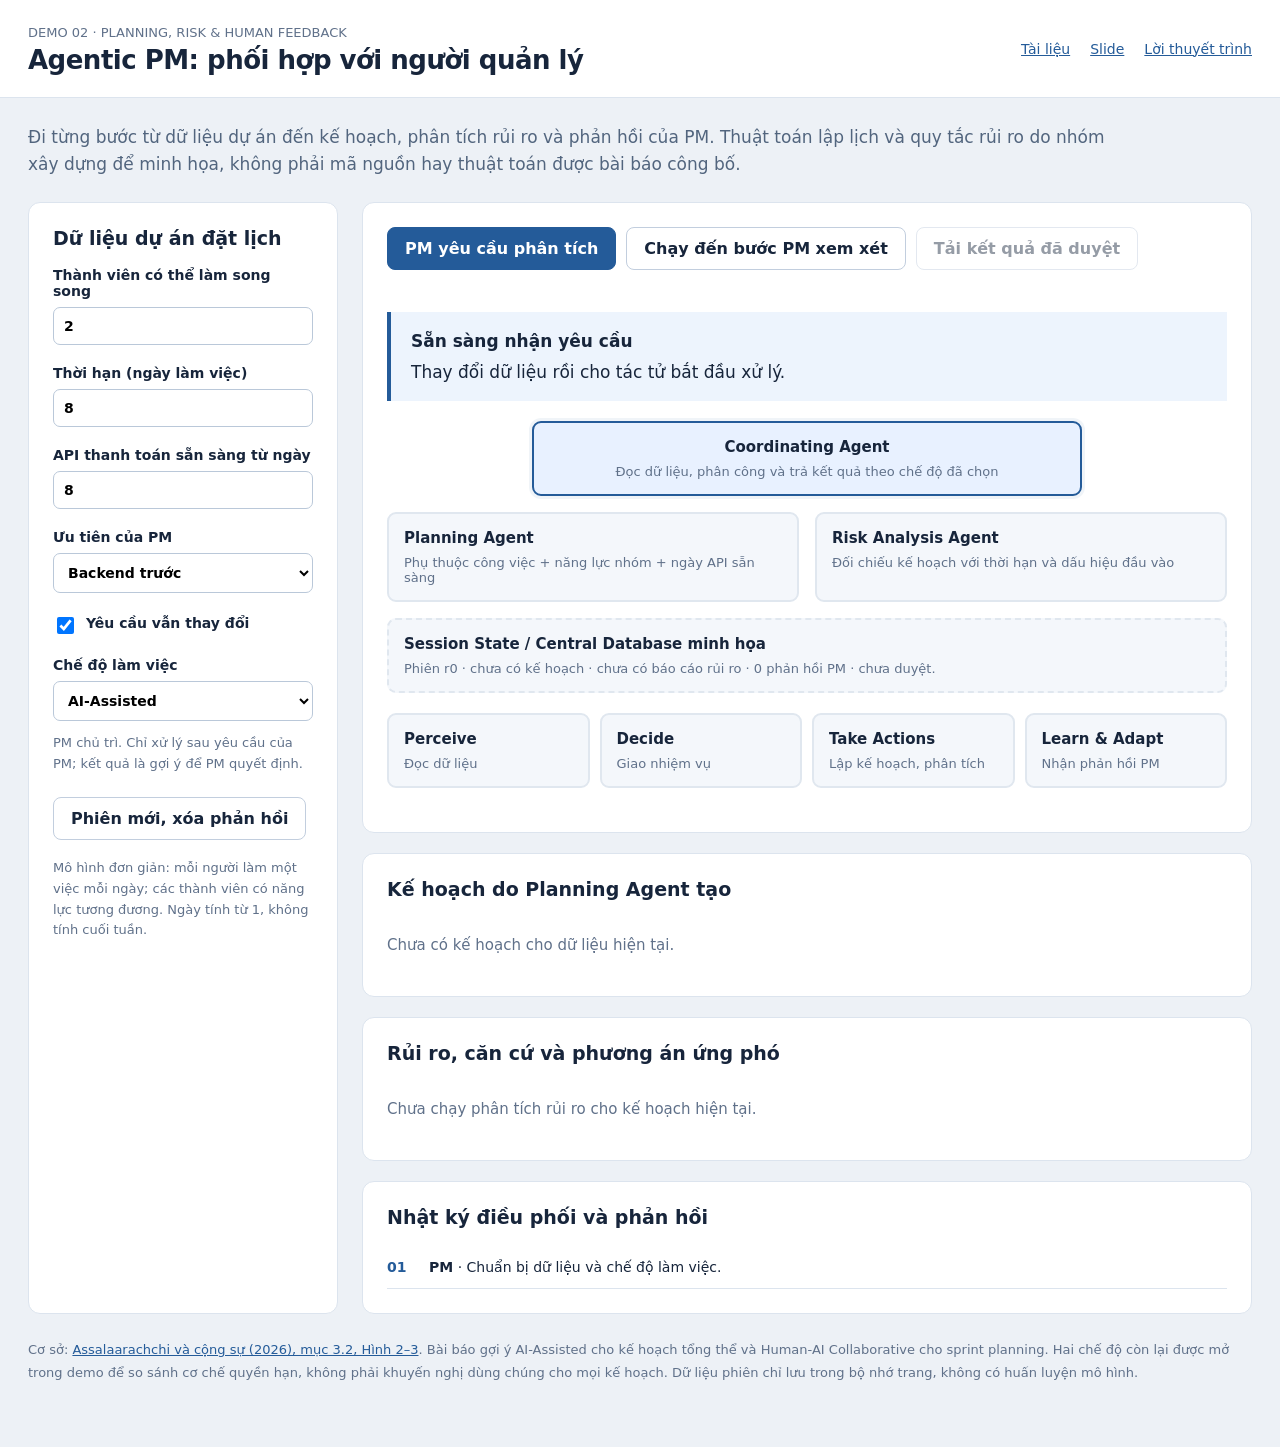
==== demo/index.html @ 0125a107 "Add Agentic PM presentation and interactive mechanism demo" ====
<!doctype html><html lang="vi"><head><meta charset="utf-8"><meta name="viewport" content="width=device-width,initial-scale=1"><title>Demo Agentic PM</title><link rel="stylesheet" href="style.css"><script defer src="app.js"></script></head><body><header><div><small>DEMO 02 · PLANNING, RISK &amp; HUMAN FEEDBACK</small><h1>Agentic PM: phối hợp với người quản lý</h1></div><nav><a href="../index.html">Tài liệu</a><a href="../01-slide.html">Slide</a><a href="../02-thuyet-trinh.md">Lời thuyết trình</a></nav></header><main><p class="intro">Đi từng bước từ dữ liệu dự án đến kế hoạch, phân tích rủi ro và phản hồi của PM. Thuật toán lập lịch và quy tắc rủi ro do nhóm xây dựng để minh họa, không phải mã nguồn hay thuật toán được bài báo công bố.</p><div class="layout"><aside class="panel settings"><h2>Dữ liệu dự án đặt lịch</h2><label>Thành viên có thể làm song song<input type="number" id="team" min="1" max="6" step="1" value="2"></label><label>Thời hạn (ngày làm việc)<input type="number" id="deadline" min="3" max="30" step="1" value="8"></label><label>API thanh toán sẵn sàng từ ngày<input type="number" id="apiDay" min="1" max="30" step="1" value="8"></label><label>Ưu tiên của PM<select id="priority"><option value="backend">Backend trước</option><option value="ui">Giao diện trước</option></select></label><label class="check"><input type="checkbox" id="scopeChange" checked>Yêu cầu vẫn thay đổi</label><label>Chế độ làm việc<select id="mode"><option value="assisted">AI-Assisted</option><option value="collaborative">Human-AI Collaborative</option><option value="supervised">Supervised-AI</option><option value="guided">Guided AI-Autonomy</option></select></label><p id="modeHint" class="hint"></p><button id="newSession">Phiên mới, xóa phản hồi</button><p class="hint" style="margin-top:18px">Mô hình đơn giản: mỗi người làm một việc mỗi ngày; các thành viên có năng lực tương đương. Ngày tính từ 1, không tính cuối tuần.</p></aside><div class="stack"><section class="panel"><div class="toolbar"><button class="primary" id="next">PM yêu cầu phân tích</button><button id="auto">Chạy đến bước PM xem xét</button><button id="export" disabled>Tải kết quả đã duyệt</button></div><div id="validation" class="live-msg" role="alert"></div><div class="status" id="status" aria-live="polite"></div><div class="agent-diagram"><div class="node central" data-agent="coordinator"><b>Coordinating Agent</b><small>Đọc dữ liệu, phân công và trả kết quả theo chế độ đã chọn</small></div><div class="node" data-agent="planning"><b>Planning Agent</b><small>Phụ thuộc công việc + năng lực nhóm + ngày API sẵn sàng</small></div><div class="node" data-agent="risk"><b>Risk Analysis Agent</b><small>Đối chiếu kế hoạch với thời hạn và dấu hiệu đầu vào</small></div><div class="node database" data-agent="state"><b>Session State / Central Database minh họa</b><small id="memory">Chưa có kết quả hay phản hồi trong phiên.</small></div></div><div class="flow"><div class="node" data-phase="perceive"><b>Perceive</b><small>Đọc dữ liệu</small></div><div class="node" data-phase="decide"><b>Decide</b><small>Giao nhiệm vụ</small></div><div class="node" data-phase="act"><b>Take Actions</b><small>Lập kế hoạch, phân tích</small></div><div class="node" data-phase="feedback"><b>Learn &amp; Adapt</b><small>Nhận phản hồi PM</small></div></div></section><section id="review" class="approval hidden"><h3 id="reviewTitle">PM xem xét kết quả</h3><p id="reviewText"></p><label id="teamReviewLabel" class="hidden"><input type="checkbox" id="teamReview"> Nhóm đã thảo luận phương án và đối chiếu năng lực</label><label for="feedback">Phản hồi / lý do cần sửa</label><input type="text" id="feedback" maxlength="300" placeholder="Ví dụ: API được bàn giao sớm hơn, đổi ngày sẵn sàng từ 8 về 2"><div id="reviewError" class="live-msg" role="alert"></div><div class="toolbar"><button class="primary" id="approve">PM phê duyệt</button><button id="revise">Yêu cầu sửa phương án</button></div></section><section class="panel"><h2>Kế hoạch do Planning Agent tạo</h2><div id="plan" class="empty">Chưa có kế hoạch. Hãy bắt đầu với dữ liệu bên trái.</div></section><section class="panel"><h2>Rủi ro, căn cứ và phương án ứng phó</h2><div id="risks" class="empty">Risk Analysis Agent sẽ sử dụng chính kế hoạch vừa tạo.</div></section><section class="panel"><h2>Nhật ký điều phối và phản hồi</h2><ol id="log" class="log" aria-live="polite"></ol></section></div></div><p class="source">Cơ sở: <a href="../tai-lieu-goc.pdf#page=4" target="_blank" rel="noopener">Assalaarachchi và cộng sự (2026), mục 3.2, Hình 2–3</a>. Bài báo gợi ý AI-Assisted cho kế hoạch tổng thể và Human-AI Collaborative cho sprint planning. Hai chế độ còn lại được mở trong demo để so sánh cơ chế quyền hạn, không phải khuyến nghị dùng chúng cho mọi kế hoạch. Dữ liệu phiên chỉ lưu trong bộ nhớ trang, không có huấn luyện mô hình.</p></main></body></html>
---- demo/style.css ----
:root{font-family:'Segoe UI',system-ui,sans-serif;color:#17253b;background:#edf1f6;font-synthesis:none;--blue:#245b99;--muted:#60718a;--line:#dce4ee;--green:#14755b;--red:#ae3847}*{box-sizing:border-box}body{margin:0}a{color:var(--blue)}button,input,select,textarea{font:inherit}button{cursor:pointer;border:1px solid #c2cede;background:white;color:#17253b;padding:11px 17px;border-radius:8px;font-weight:600}button.primary{background:var(--blue);border-color:var(--blue);color:white}button:disabled{opacity:.45;cursor:not-allowed}button:hover:not(:disabled){filter:brightness(.96)}button:focus-visible,a:focus-visible,input:focus-visible,select:focus-visible,textarea:focus-visible{outline:3px solid #63a7ed;outline-offset:3px}header{background:white;border-bottom:1px solid var(--line);padding:22px max(28px,calc((100vw - 1480px)/2));display:flex;justify-content:space-between;align-items:center;gap:24px}header small{color:var(--muted);font-size:13px}header h1{font-size:26px;margin:4px 0 0;letter-spacing:-.5px}nav{display:flex;gap:20px;align-items:center;font-size:14px}main{max-width:1480px;margin:auto;padding:26px 28px 50px}.intro{font-size:17px;line-height:1.6;max-width:1080px;color:#52657e;margin:0 0 24px}.layout{display:grid;grid-template-columns:310px minmax(0,1fr);gap:24px}.panel{background:white;border:1px solid var(--line);border-radius:12px;padding:24px}.panel h2{font-size:19px;margin:0 0 18px}.panel h3{font-size:16px;margin:18px 0 10px}.settings label{display:block;margin:0 0 20px;font-size:14px;font-weight:600}.settings label input:not([type=checkbox]),.settings select,.settings textarea{display:block;width:100%;margin-top:8px;border:1px solid #bac8d9;border-radius:7px;background:white;padding:10px}.settings label.check{display:flex;gap:9px;line-height:1.5;align-items:flex-start}.check input{margin-top:4px;width:17px;height:17px}.hint{font-size:13px;color:var(--muted);line-height:1.6}.settings .hint{margin-top:-8px;margin-bottom:22px}.stack{display:flex;flex-direction:column;gap:20px}.toolbar{display:flex;gap:10px;flex-wrap:wrap;margin-bottom:20px}.status{padding:16px 20px;background:#edf4fd;border-left:4px solid var(--blue);font-size:17px;line-height:1.55;margin-bottom:20px}.status b{display:block;margin-bottom:4px}.status.fail{background:#fff0f1;border-color:var(--red)}.status.ok{background:#eaf7f1;border-color:var(--green)}.flow{display:flex;gap:10px;align-items:stretch;margin:20px 0}.node{background:#f4f7fb;border:2px solid #e0e7ef;border-radius:9px;padding:15px;flex:1;min-width:0}.node b{display:block;font-size:15px}.node small{color:var(--muted);display:block;margin-top:8px;font-size:13px}.node.active{background:#e8f1ff;border-color:var(--blue);box-shadow:0 0 0 3px #245b9911}.node.done{border-color:#81bfa9;background:#eef8f4}.node.blocked{background:#fff0f1;border-color:#c66473}.arrow{align-self:center;color:#8497af}.hub{max-width:510px;margin:18px auto;text-align:center;border-color:var(--blue)}.hub-note{text-align:center;color:var(--muted);font-size:14px}.split{display:grid;grid-template-columns:1fr 1fr;gap:22px}pre{margin:0;padding:20px;border-radius:8px;background:#17253b;color:#e2ecf9;white-space:pre-wrap;overflow-wrap:anywhere;font:14px/1.7 Consolas,monospace;min-height:170px}.list{margin:0;padding-left:22px;font-size:15px;line-height:1.7}.log{max-height:260px;overflow:auto;list-style:none;padding:0;margin:0}.log li{font-size:14px;line-height:1.6;border-bottom:1px solid var(--line);padding:10px 0}.log li b{color:var(--blue);display:inline-block;min-width:42px}.log .error{color:var(--red)}table{border-collapse:collapse;width:100%;font-size:14px}th,td{padding:12px 10px;text-align:left;border-bottom:1px solid var(--line);vertical-align:top;line-height:1.5}th{background:#f2f5f9;color:#435975;font-size:13px}.table-wrap{overflow-x:auto}.pass{color:var(--green);font-weight:700}.fail-text{color:var(--red);font-weight:700}.badge{padding:4px 9px;border-radius:5px;background:#e8f0fa;color:var(--blue);font-size:12px;font-weight:700;white-space:nowrap}.badge.high{background:#ffedef;color:var(--red)}.badge.medium{background:#fff3df;color:#926113}.badge.low{background:#eaf7f1;color:var(--green)}.numbers{display:flex;gap:30px;margin:16px 0}.numbers b{display:block;font-size:28px;color:var(--blue)}.numbers span{font-size:13px;color:var(--muted)}.empty{color:var(--muted);font-size:15px;padding:18px 0}.approval{padding:22px;border:2px solid #d3a657;background:#fffbf1;border-radius:9px}.approval h3{margin-top:0}.approval p{font-size:15px;line-height:1.6}.approval label{font-size:14px;display:block;margin:12px 0}.approval input[type=text]{padding:10px;width:100%;border:1px solid #b7c5d6;border-radius:6px;margin:8px 0}.approval .toolbar{margin:15px 0 0}.hidden{display:none!important}.risk-row td:first-child{min-width:135px}.risk-row td:nth-child(2){min-width:180px}.source{font-size:13px;color:var(--muted);margin-top:25px;line-height:1.7}.cards{display:grid;grid-template-columns:1fr 1fr;gap:28px;margin-top:38px}.cards article{background:white;border:1px solid var(--line);padding:38px;border-radius:14px}.cards h2{font-size:28px;margin:12px 0}.cards p{font-size:17px;line-height:1.7;color:#52657e}.cards a.launch{display:inline-block;text-decoration:none;margin-top:15px;padding:12px 22px;background:var(--blue);color:white;border-radius:8px}.landing{max-width:1180px;padding-top:54px}.landing>h1{font-size:40px;line-height:1.25;max-width:900px}.trail{display:flex;gap:10px;flex-wrap:wrap}.trail span{padding:7px 11px;background:#edf3fa;border-radius:5px;font-size:13px;color:#245b99}.feedback{font-size:14px;line-height:1.7}.gantt{margin-top:20px}.gantt-row{display:grid;grid-template-columns:170px 1fr;align-items:center;gap:12px;margin:9px 0;font-size:13px}.gantt-track{height:25px;background:#f0f3f7;position:relative;border-radius:3px;overflow:hidden}.gantt-bar{height:100%;background:#3777bd;position:absolute;color:white;font-size:12px;display:flex;align-items:center;justify-content:center;min-width:24px}.gantt-row.late .gantt-bar{background:#b65a48}.legend{font-size:13px;color:var(--muted);margin-top:12px}.subtle{font-size:14px;color:var(--muted);line-height:1.6}.tasks textarea{width:100%;min-height:120px}.live-msg{min-height:22px;color:var(--red);font-size:14px}.agent-diagram{display:grid;grid-template-columns:1fr 1fr;gap:16px}.agent-diagram .node{flex:auto}.agent-diagram .central{grid-column:1/-1;text-align:center;max-width:550px;width:100%;margin:auto}.agent-diagram .database{grid-column:1/-1;border-style:dashed}.loading{animation:pulse 1s infinite}@keyframes pulse{50%{opacity:.65}}footer{max-width:1480px;padding:0 28px 25px;margin:auto;font-size:13px;color:var(--muted)}@media(max-width:1000px){.layout{grid-template-columns:260px minmax(0,1fr)}.split{grid-template-columns:1fr}.flow{gap:5px}.node{padding:11px}.arrow{display:none}}@media(max-width:760px){header{align-items:flex-start;flex-direction:column;padding:20px}header h1{font-size:23px}main{padding:20px}.layout,.cards{grid-template-columns:1fr}.flow{flex-wrap:wrap}.flow .node{flex-basis:40%}.cards article{padding:26px}.landing>h1{font-size:32px}.panel{padding:20px}.gantt-row{grid-template-columns:120px 1fr}.numbers{gap:22px}.agent-diagram{gap:10px}nav{gap:15px}}
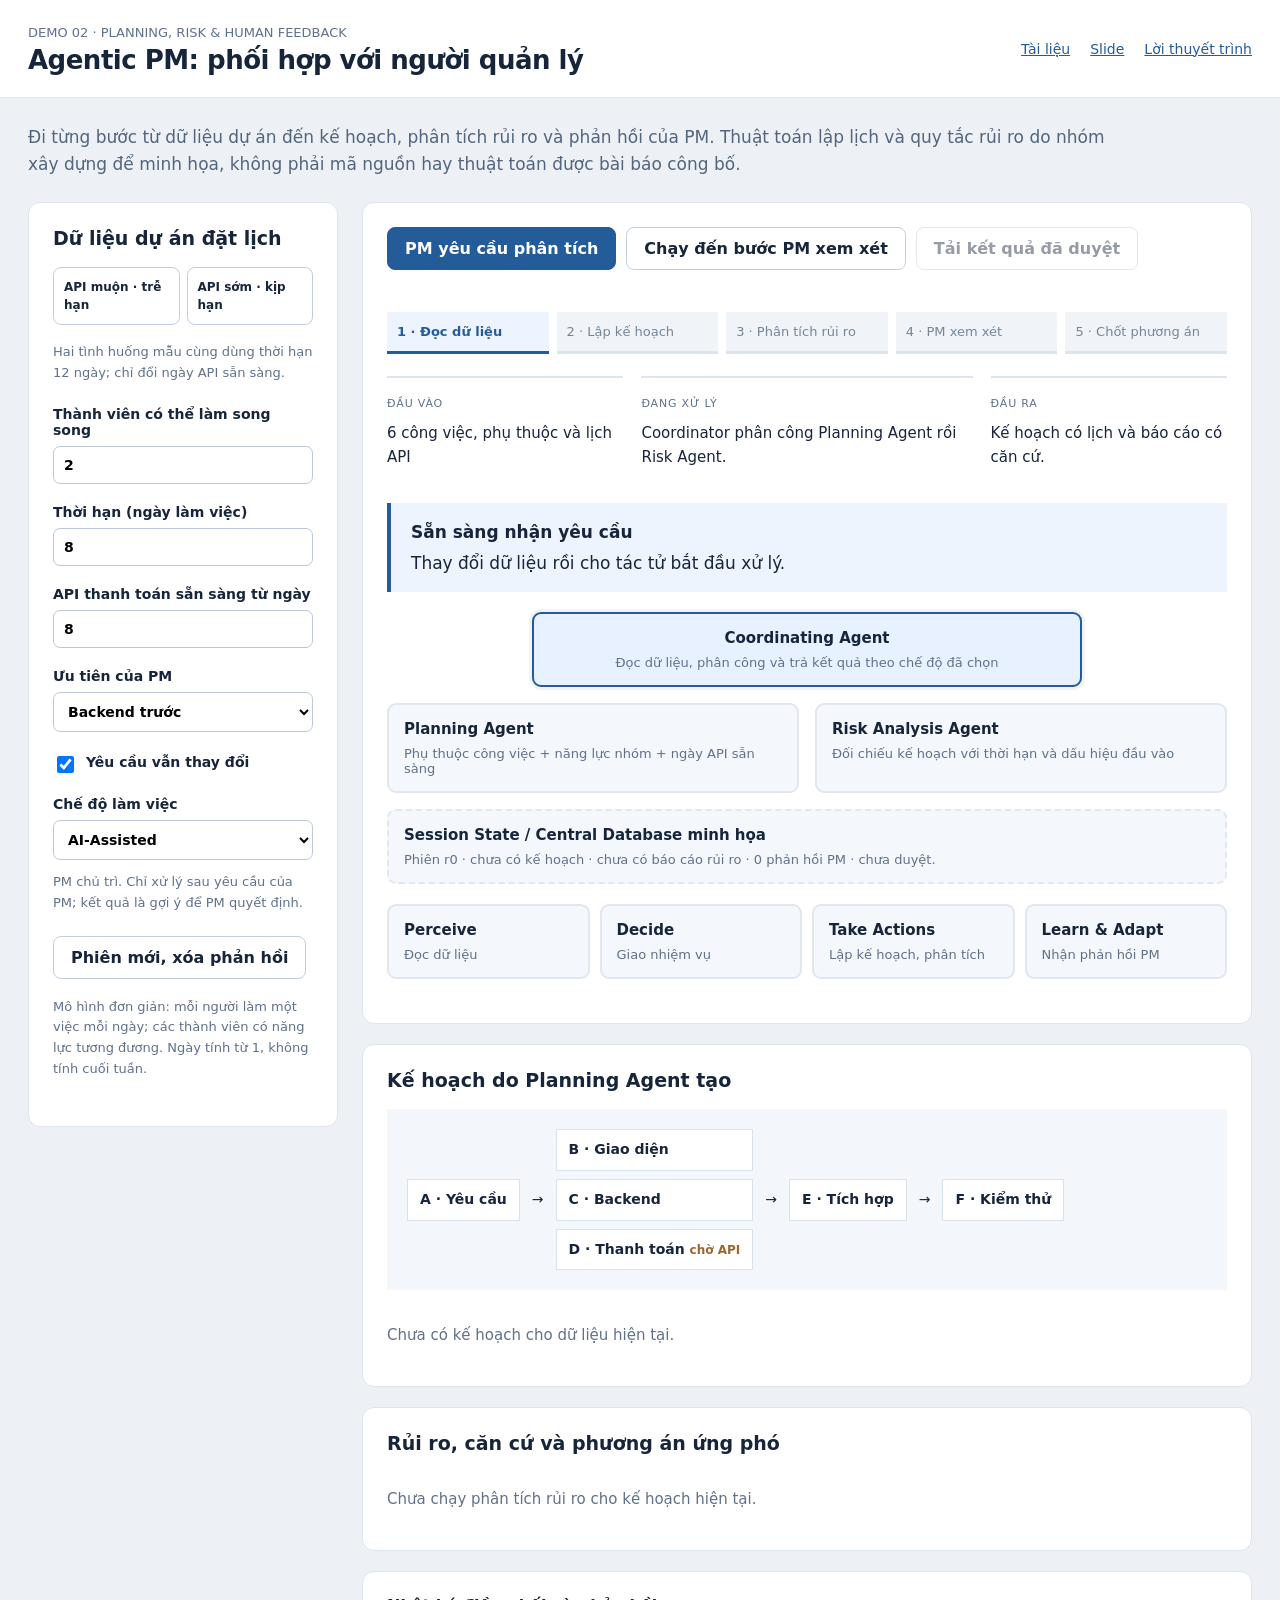
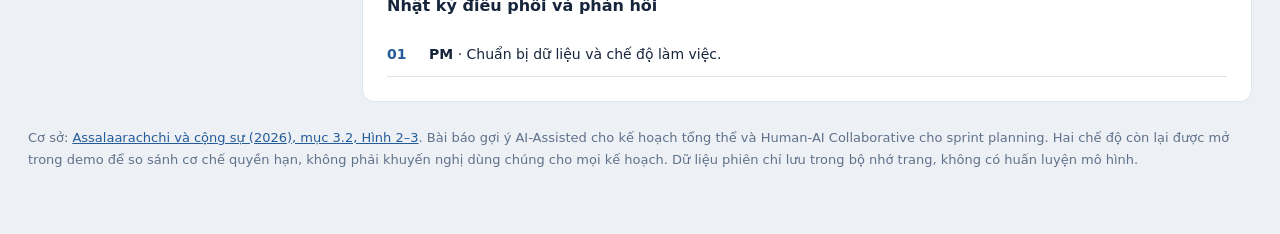
==== commit 9e948c97: "Clarify project planning demo and repair slide navigation" ====
--- a/demo/index.html
+++ b/demo/index.html
@@ -1 +1 @@
-<!doctype html><html lang="vi"><head><meta charset="utf-8"><meta name="viewport" content="width=device-width,initial-scale=1"><title>Demo Agentic PM</title><link rel="stylesheet" href="style.css"><script defer src="app.js"></script></head><body><header><div><small>DEMO 02 · PLANNING, RISK &amp; HUMAN FEEDBACK</small><h1>Agentic PM: phối hợp với người quản lý</h1></div><nav><a href="../index.html">Tài liệu</a><a href="../01-slide.html">Slide</a><a href="../02-thuyet-trinh.md">Lời thuyết trình</a></nav></header><main><p class="intro">Đi từng bước từ dữ liệu dự án đến kế hoạch, phân tích rủi ro và phản hồi của PM. Thuật toán lập lịch và quy tắc rủi ro do nhóm xây dựng để minh họa, không phải mã nguồn hay thuật toán được bài báo công bố.</p><div class="layout"><aside class="panel settings"><h2>Dữ liệu dự án đặt lịch</h2><label>Thành viên có thể làm song song<input type="number" id="team" min="1" max="6" step="1" value="2"></label><label>Thời hạn (ngày làm việc)<input type="number" id="deadline" min="3" max="30" step="1" value="8"></label><label>API thanh toán sẵn sàng từ ngày<input type="number" id="apiDay" min="1" max="30" step="1" value="8"></label><label>Ưu tiên của PM<select id="priority"><option value="backend">Backend trước</option><option value="ui">Giao diện trước</option></select></label><label class="check"><input type="checkbox" id="scopeChange" checked>Yêu cầu vẫn thay đổi</label><label>Chế độ làm việc<select id="mode"><option value="assisted">AI-Assisted</option><option value="collaborative">Human-AI Collaborative</option><option value="supervised">Supervised-AI</option><option value="guided">Guided AI-Autonomy</option></select></label><p id="modeHint" class="hint"></p><button id="newSession">Phiên mới, xóa phản hồi</button><p class="hint" style="margin-top:18px">Mô hình đơn giản: mỗi người làm một việc mỗi ngày; các thành viên có năng lực tương đương. Ngày tính từ 1, không tính cuối tuần.</p></aside><div class="stack"><section class="panel"><div class="toolbar"><button class="primary" id="next">PM yêu cầu phân tích</button><button id="auto">Chạy đến bước PM xem xét</button><button id="export" disabled>Tải kết quả đã duyệt</button></div><div id="validation" class="live-msg" role="alert"></div><div class="status" id="status" aria-live="polite"></div><div class="agent-diagram"><div class="node central" data-agent="coordinator"><b>Coordinating Agent</b><small>Đọc dữ liệu, phân công và trả kết quả theo chế độ đã chọn</small></div><div class="node" data-agent="planning"><b>Planning Agent</b><small>Phụ thuộc công việc + năng lực nhóm + ngày API sẵn sàng</small></div><div class="node" data-agent="risk"><b>Risk Analysis Agent</b><small>Đối chiếu kế hoạch với thời hạn và dấu hiệu đầu vào</small></div><div class="node database" data-agent="state"><b>Session State / Central Database minh họa</b><small id="memory">Chưa có kết quả hay phản hồi trong phiên.</small></div></div><div class="flow"><div class="node" data-phase="perceive"><b>Perceive</b><small>Đọc dữ liệu</small></div><div class="node" data-phase="decide"><b>Decide</b><small>Giao nhiệm vụ</small></div><div class="node" data-phase="act"><b>Take Actions</b><small>Lập kế hoạch, phân tích</small></div><div class="node" data-phase="feedback"><b>Learn &amp; Adapt</b><small>Nhận phản hồi PM</small></div></div></section><section id="review" class="approval hidden"><h3 id="reviewTitle">PM xem xét kết quả</h3><p id="reviewText"></p><label id="teamReviewLabel" class="hidden"><input type="checkbox" id="teamReview"> Nhóm đã thảo luận phương án và đối chiếu năng lực</label><label for="feedback">Phản hồi / lý do cần sửa</label><input type="text" id="feedback" maxlength="300" placeholder="Ví dụ: API được bàn giao sớm hơn, đổi ngày sẵn sàng từ 8 về 2"><div id="reviewError" class="live-msg" role="alert"></div><div class="toolbar"><button class="primary" id="approve">PM phê duyệt</button><button id="revise">Yêu cầu sửa phương án</button></div></section><section class="panel"><h2>Kế hoạch do Planning Agent tạo</h2><div id="plan" class="empty">Chưa có kế hoạch. Hãy bắt đầu với dữ liệu bên trái.</div></section><section class="panel"><h2>Rủi ro, căn cứ và phương án ứng phó</h2><div id="risks" class="empty">Risk Analysis Agent sẽ sử dụng chính kế hoạch vừa tạo.</div></section><section class="panel"><h2>Nhật ký điều phối và phản hồi</h2><ol id="log" class="log" aria-live="polite"></ol></section></div></div><p class="source">Cơ sở: <a href="../tai-lieu-goc.pdf#page=4" target="_blank" rel="noopener">Assalaarachchi và cộng sự (2026), mục 3.2, Hình 2–3</a>. Bài báo gợi ý AI-Assisted cho kế hoạch tổng thể và Human-AI Collaborative cho sprint planning. Hai chế độ còn lại được mở trong demo để so sánh cơ chế quyền hạn, không phải khuyến nghị dùng chúng cho mọi kế hoạch. Dữ liệu phiên chỉ lưu trong bộ nhớ trang, không có huấn luyện mô hình.</p></main></body></html>
+<!doctype html><html lang="vi"><head><meta charset="utf-8"><meta name="viewport" content="width=device-width,initial-scale=1"><title>Demo Agentic PM</title><link rel="stylesheet" href="style.css"><script defer src="app.js"></script></head><body><header><div><small>DEMO 02 · PLANNING, RISK &amp; HUMAN FEEDBACK</small><h1>Agentic PM: phối hợp với người quản lý</h1></div><nav><a href="../index.html">Tài liệu</a><a href="../01-slide.html">Slide</a><a href="../02-thuyet-trinh.md">Lời thuyết trình</a></nav></header><main><p class="intro">Đi từng bước từ dữ liệu dự án đến kế hoạch, phân tích rủi ro và phản hồi của PM. Thuật toán lập lịch và quy tắc rủi ro do nhóm xây dựng để minh họa, không phải mã nguồn hay thuật toán được bài báo công bố.</p><div class="layout"><aside class="panel settings"><h2>Dữ liệu dự án đặt lịch</h2><div class="scenario-buttons"><button data-case="late">API muộn · trễ hạn</button><button data-case="early">API sớm · kịp hạn</button></div><p class="hint">Hai tình huống mẫu cùng dùng thời hạn 12 ngày; chỉ đổi ngày API sẵn sàng.</p><label>Thành viên có thể làm song song<input type="number" id="team" min="1" max="6" step="1" value="2"></label><label>Thời hạn (ngày làm việc)<input type="number" id="deadline" min="3" max="30" step="1" value="8"></label><label>API thanh toán sẵn sàng từ ngày<input type="number" id="apiDay" min="1" max="30" step="1" value="8"></label><label>Ưu tiên của PM<select id="priority"><option value="backend">Backend trước</option><option value="ui">Giao diện trước</option></select></label><label class="check"><input type="checkbox" id="scopeChange" checked>Yêu cầu vẫn thay đổi</label><label>Chế độ làm việc<select id="mode"><option value="assisted">AI-Assisted</option><option value="collaborative">Human-AI Collaborative</option><option value="supervised">Supervised-AI</option><option value="guided">Guided AI-Autonomy</option></select></label><p id="modeHint" class="hint"></p><button id="newSession">Phiên mới, xóa phản hồi</button><p class="hint" style="margin-top:18px">Mô hình đơn giản: mỗi người làm một việc mỗi ngày; các thành viên có năng lực tương đương. Ngày tính từ 1, không tính cuối tuần.</p></aside><div class="stack"><section class="panel"><div class="toolbar"><button class="primary" id="next">PM yêu cầu phân tích</button><button id="auto">Chạy đến bước PM xem xét</button><button id="export" disabled>Tải kết quả đã duyệt</button></div><div id="validation" class="live-msg" role="alert"></div><div id="journey" class="demo-journey"></div><div id="stage-explanation" class="explain-stage"></div><div class="status" id="status" aria-live="polite"></div><div class="agent-diagram"><div class="node central" data-agent="coordinator"><b>Coordinating Agent</b><small>Đọc dữ liệu, phân công và trả kết quả theo chế độ đã chọn</small></div><div class="node" data-agent="planning"><b>Planning Agent</b><small>Phụ thuộc công việc + năng lực nhóm + ngày API sẵn sàng</small></div><div class="node" data-agent="risk"><b>Risk Analysis Agent</b><small>Đối chiếu kế hoạch với thời hạn và dấu hiệu đầu vào</small></div><div class="node database" data-agent="state"><b>Session State / Central Database minh họa</b><small id="memory">Chưa có kết quả hay phản hồi trong phiên.</small></div></div><div class="flow"><div class="node" data-phase="perceive"><b>Perceive</b><small>Đọc dữ liệu</small></div><div class="node" data-phase="decide"><b>Decide</b><small>Giao nhiệm vụ</small></div><div class="node" data-phase="act"><b>Take Actions</b><small>Lập kế hoạch, phân tích</small></div><div class="node" data-phase="feedback"><b>Learn &amp; Adapt</b><small>Nhận phản hồi PM</small></div></div></section><section id="review" class="approval hidden"><h3 id="reviewTitle">PM xem xét kết quả</h3><p id="reviewText"></p><label id="teamReviewLabel" class="hidden"><input type="checkbox" id="teamReview"> Nhóm đã thảo luận phương án và đối chiếu năng lực</label><label for="feedback">Phản hồi / lý do cần sửa</label><input type="text" id="feedback" maxlength="300" placeholder="Ví dụ: API được bàn giao sớm hơn, đổi ngày sẵn sàng từ 8 về 2"><div id="reviewError" class="live-msg" role="alert"></div><div class="toolbar"><button class="primary" id="approve">PM phê duyệt</button><button id="revise">Yêu cầu sửa phương án</button></div></section><section class="panel"><h2>Kế hoạch do Planning Agent tạo</h2><div class="dependency-map"><b>A · Yêu cầu</b><span>→</span><div class="parallel"><b>B · Giao diện</b><b>C · Backend</b><b>D · Thanh toán <em>chờ API</em></b></div><span>→</span><b>E · Tích hợp</b><span>→</span><b>F · Kiểm thử</b></div><div id="plan" class="empty">Chưa có kế hoạch. Hãy bắt đầu với dữ liệu bên trái.</div></section><section class="panel"><h2>Rủi ro, căn cứ và phương án ứng phó</h2><div id="risks" class="empty">Risk Analysis Agent sẽ sử dụng chính kế hoạch vừa tạo.</div></section><section class="panel"><h2>Nhật ký điều phối và phản hồi</h2><ol id="log" class="log" aria-live="polite"></ol></section></div></div><p class="source">Cơ sở: <a href="../tai-lieu-goc.pdf#page=4" target="_blank" rel="noopener">Assalaarachchi và cộng sự (2026), mục 3.2, Hình 2–3</a>. Bài báo gợi ý AI-Assisted cho kế hoạch tổng thể và Human-AI Collaborative cho sprint planning. Hai chế độ còn lại được mở trong demo để so sánh cơ chế quyền hạn, không phải khuyến nghị dùng chúng cho mọi kế hoạch. Dữ liệu phiên chỉ lưu trong bộ nhớ trang, không có huấn luyện mô hình.</p></main></body></html>
--- a/demo/style.css
+++ b/demo/style.css
@@ -1 +1,3 @@
 :root{font-family:'Segoe UI',system-ui,sans-serif;color:#17253b;background:#edf1f6;font-synthesis:none;--blue:#245b99;--muted:#60718a;--line:#dce4ee;--green:#14755b;--red:#ae3847}*{box-sizing:border-box}body{margin:0}a{color:var(--blue)}button,input,select,textarea{font:inherit}button{cursor:pointer;border:1px solid #c2cede;background:white;color:#17253b;padding:11px 17px;border-radius:8px;font-weight:600}button.primary{background:var(--blue);border-color:var(--blue);color:white}button:disabled{opacity:.45;cursor:not-allowed}button:hover:not(:disabled){filter:brightness(.96)}button:focus-visible,a:focus-visible,input:focus-visible,select:focus-visible,textarea:focus-visible{outline:3px solid #63a7ed;outline-offset:3px}header{background:white;border-bottom:1px solid var(--line);padding:22px max(28px,calc((100vw - 1480px)/2));display:flex;justify-content:space-between;align-items:center;gap:24px}header small{color:var(--muted);font-size:13px}header h1{font-size:26px;margin:4px 0 0;letter-spacing:-.5px}nav{display:flex;gap:20px;align-items:center;font-size:14px}main{max-width:1480px;margin:auto;padding:26px 28px 50px}.intro{font-size:17px;line-height:1.6;max-width:1080px;color:#52657e;margin:0 0 24px}.layout{display:grid;grid-template-columns:310px minmax(0,1fr);gap:24px}.panel{background:white;border:1px solid var(--line);border-radius:12px;padding:24px}.panel h2{font-size:19px;margin:0 0 18px}.panel h3{font-size:16px;margin:18px 0 10px}.settings label{display:block;margin:0 0 20px;font-size:14px;font-weight:600}.settings label input:not([type=checkbox]),.settings select,.settings textarea{display:block;width:100%;margin-top:8px;border:1px solid #bac8d9;border-radius:7px;background:white;padding:10px}.settings label.check{display:flex;gap:9px;line-height:1.5;align-items:flex-start}.check input{margin-top:4px;width:17px;height:17px}.hint{font-size:13px;color:var(--muted);line-height:1.6}.settings .hint{margin-top:-8px;margin-bottom:22px}.stack{display:flex;flex-direction:column;gap:20px}.toolbar{display:flex;gap:10px;flex-wrap:wrap;margin-bottom:20px}.status{padding:16px 20px;background:#edf4fd;border-left:4px solid var(--blue);font-size:17px;line-height:1.55;margin-bottom:20px}.status b{display:block;margin-bottom:4px}.status.fail{background:#fff0f1;border-color:var(--red)}.status.ok{background:#eaf7f1;border-color:var(--green)}.flow{display:flex;gap:10px;align-items:stretch;margin:20px 0}.node{background:#f4f7fb;border:2px solid #e0e7ef;border-radius:9px;padding:15px;flex:1;min-width:0}.node b{display:block;font-size:15px}.node small{color:var(--muted);display:block;margin-top:8px;font-size:13px}.node.active{background:#e8f1ff;border-color:var(--blue);box-shadow:0 0 0 3px #245b9911}.node.done{border-color:#81bfa9;background:#eef8f4}.node.blocked{background:#fff0f1;border-color:#c66473}.arrow{align-self:center;color:#8497af}.hub{max-width:510px;margin:18px auto;text-align:center;border-color:var(--blue)}.hub-note{text-align:center;color:var(--muted);font-size:14px}.split{display:grid;grid-template-columns:1fr 1fr;gap:22px}pre{margin:0;padding:20px;border-radius:8px;background:#17253b;color:#e2ecf9;white-space:pre-wrap;overflow-wrap:anywhere;font:14px/1.7 Consolas,monospace;min-height:170px}.list{margin:0;padding-left:22px;font-size:15px;line-height:1.7}.log{max-height:260px;overflow:auto;list-style:none;padding:0;margin:0}.log li{font-size:14px;line-height:1.6;border-bottom:1px solid var(--line);padding:10px 0}.log li b{color:var(--blue);display:inline-block;min-width:42px}.log .error{color:var(--red)}table{border-collapse:collapse;width:100%;font-size:14px}th,td{padding:12px 10px;text-align:left;border-bottom:1px solid var(--line);vertical-align:top;line-height:1.5}th{background:#f2f5f9;color:#435975;font-size:13px}.table-wrap{overflow-x:auto}.pass{color:var(--green);font-weight:700}.fail-text{color:var(--red);font-weight:700}.badge{padding:4px 9px;border-radius:5px;background:#e8f0fa;color:var(--blue);font-size:12px;font-weight:700;white-space:nowrap}.badge.high{background:#ffedef;color:var(--red)}.badge.medium{background:#fff3df;color:#926113}.badge.low{background:#eaf7f1;color:var(--green)}.numbers{display:flex;gap:30px;margin:16px 0}.numbers b{display:block;font-size:28px;color:var(--blue)}.numbers span{font-size:13px;color:var(--muted)}.empty{color:var(--muted);font-size:15px;padding:18px 0}.approval{padding:22px;border:2px solid #d3a657;background:#fffbf1;border-radius:9px}.approval h3{margin-top:0}.approval p{font-size:15px;line-height:1.6}.approval label{font-size:14px;display:block;margin:12px 0}.approval input[type=text]{padding:10px;width:100%;border:1px solid #b7c5d6;border-radius:6px;margin:8px 0}.approval .toolbar{margin:15px 0 0}.hidden{display:none!important}.risk-row td:first-child{min-width:135px}.risk-row td:nth-child(2){min-width:180px}.source{font-size:13px;color:var(--muted);margin-top:25px;line-height:1.7}.cards{display:grid;grid-template-columns:1fr 1fr;gap:28px;margin-top:38px}.cards article{background:white;border:1px solid var(--line);padding:38px;border-radius:14px}.cards h2{font-size:28px;margin:12px 0}.cards p{font-size:17px;line-height:1.7;color:#52657e}.cards a.launch{display:inline-block;text-decoration:none;margin-top:15px;padding:12px 22px;background:var(--blue);color:white;border-radius:8px}.landing{max-width:1180px;padding-top:54px}.landing>h1{font-size:40px;line-height:1.25;max-width:900px}.trail{display:flex;gap:10px;flex-wrap:wrap}.trail span{padding:7px 11px;background:#edf3fa;border-radius:5px;font-size:13px;color:#245b99}.feedback{font-size:14px;line-height:1.7}.gantt{margin-top:20px}.gantt-row{display:grid;grid-template-columns:170px 1fr;align-items:center;gap:12px;margin:9px 0;font-size:13px}.gantt-track{height:25px;background:#f0f3f7;position:relative;border-radius:3px;overflow:hidden}.gantt-bar{height:100%;background:#3777bd;position:absolute;color:white;font-size:12px;display:flex;align-items:center;justify-content:center;min-width:24px}.gantt-row.late .gantt-bar{background:#b65a48}.legend{font-size:13px;color:var(--muted);margin-top:12px}.subtle{font-size:14px;color:var(--muted);line-height:1.6}.tasks textarea{width:100%;min-height:120px}.live-msg{min-height:22px;color:var(--red);font-size:14px}.agent-diagram{display:grid;grid-template-columns:1fr 1fr;gap:16px}.agent-diagram .node{flex:auto}.agent-diagram .central{grid-column:1/-1;text-align:center;max-width:550px;width:100%;margin:auto}.agent-diagram .database{grid-column:1/-1;border-style:dashed}.loading{animation:pulse 1s infinite}@keyframes pulse{50%{opacity:.65}}footer{max-width:1480px;padding:0 28px 25px;margin:auto;font-size:13px;color:var(--muted)}@media(max-width:1000px){.layout{grid-template-columns:260px minmax(0,1fr)}.split{grid-template-columns:1fr}.flow{gap:5px}.node{padding:11px}.arrow{display:none}}@media(max-width:760px){header{align-items:flex-start;flex-direction:column;padding:20px}header h1{font-size:23px}main{padding:20px}.layout,.cards{grid-template-columns:1fr}.flow{flex-wrap:wrap}.flow .node{flex-basis:40%}.cards article{padding:26px}.landing>h1{font-size:32px}.panel{padding:20px}.gantt-row{grid-template-columns:120px 1fr}.numbers{gap:22px}.agent-diagram{gap:10px}nav{gap:15px}}
+
+.demo-journey{display:grid;grid-template-columns:repeat(5,1fr);gap:8px;margin-bottom:22px}.demo-journey span{background:#f0f4f8;color:#73869a;padding:12px 10px;border-bottom:3px solid #dce5ed;font-size:13px}.demo-journey span.current{color:#245b99;background:#edf4ff;border-color:#245b99;font-weight:700}.demo-journey span.finished{color:#14755b;border-color:#78baa3}.explain-stage{display:grid;grid-template-columns:1fr 1.4fr 1fr;gap:18px;margin:20px 0}.explain-stage>div{border-top:2px solid #dce4ee;padding:14px 0}.explain-stage small{font-size:11px;letter-spacing:.8px;color:#60718a}.explain-stage p{font-size:15px;line-height:1.6;margin:10px 0 0}.scenario-buttons{display:grid;grid-template-columns:1fr 1fr;gap:7px;margin-bottom:25px}.scenario-buttons button{font-size:12px;text-align:left;padding:10px;line-height:1.5}.route-visual{width:100%;height:auto;max-height:230px}.route-visual .wire{stroke:#bdcddc;stroke-width:2;fill:none}.route-visual .node-box{fill:#f3f6fa;stroke:#cbd8e4;stroke-width:2}.route-visual text{font-family:'Segoe UI',sans-serif;fill:#24445f;font-size:17px}.route-visual .sub{font-size:12px;fill:#6e8598}.route-visual .lit .node-box{stroke:#245b99;fill:#e6f1ff;stroke-width:3}.route-message{padding:12px 16px;background:#edf4fd;color:#245b99;font-size:14px;margin:10px 0}.code-explainer{font-size:14px;line-height:1.7;background:#f5f8fb;border-left:3px solid #245b99;padding:16px 18px;margin-bottom:15px}.result-summary{padding:18px;background:#eff7f3;border-left:3px solid #14755b;font-size:15px;line-height:1.6}.result-summary.warn{background:#fff4e7;border-color:#b4741c}.settings{align-self:start}.log{max-height:180px}.panel:has(#log)>h2{font-size:16px}.risk-card-grid{display:grid;grid-template-columns:repeat(2,1fr);gap:15px}.risk-card{border:1px solid #dce5ed;padding:18px;border-radius:7px}.risk-card h3{margin-top:0}.risk-card p{font-size:14px;line-height:1.6;margin:10px 0}.risk-card .badge{display:inline-block;margin-bottom:5px}.dependency-map{display:flex;align-items:center;gap:12px;margin:18px 0;padding:20px;background:#f3f7fb;font-size:14px;line-height:1.7}.dependency-map .parallel{display:grid;gap:8px}.dependency-map b{background:white;padding:8px 12px;border:1px solid #d7e2ec;display:block}.dependency-map em{font-size:12px;color:#9b6630;font-style:normal}.result-impact{font-size:23px;color:#245b99;margin:15px 0}.table-details{margin-top:18px;font-size:14px}summary{cursor:pointer;color:#245b99}.table-details summary{margin-bottom:12px}.gantt-row{margin:14px 0}.gantt-track{height:34px}.legend{line-height:1.7}@media(max-width:850px){.explain-stage{grid-template-columns:1fr}.explain-stage>div{padding:8px 0}.demo-journey span{font-size:11px;padding:10px 5px}.risk-card-grid{grid-template-columns:1fr}.dependency-map{gap:7px;font-size:12px;flex-wrap:wrap}}
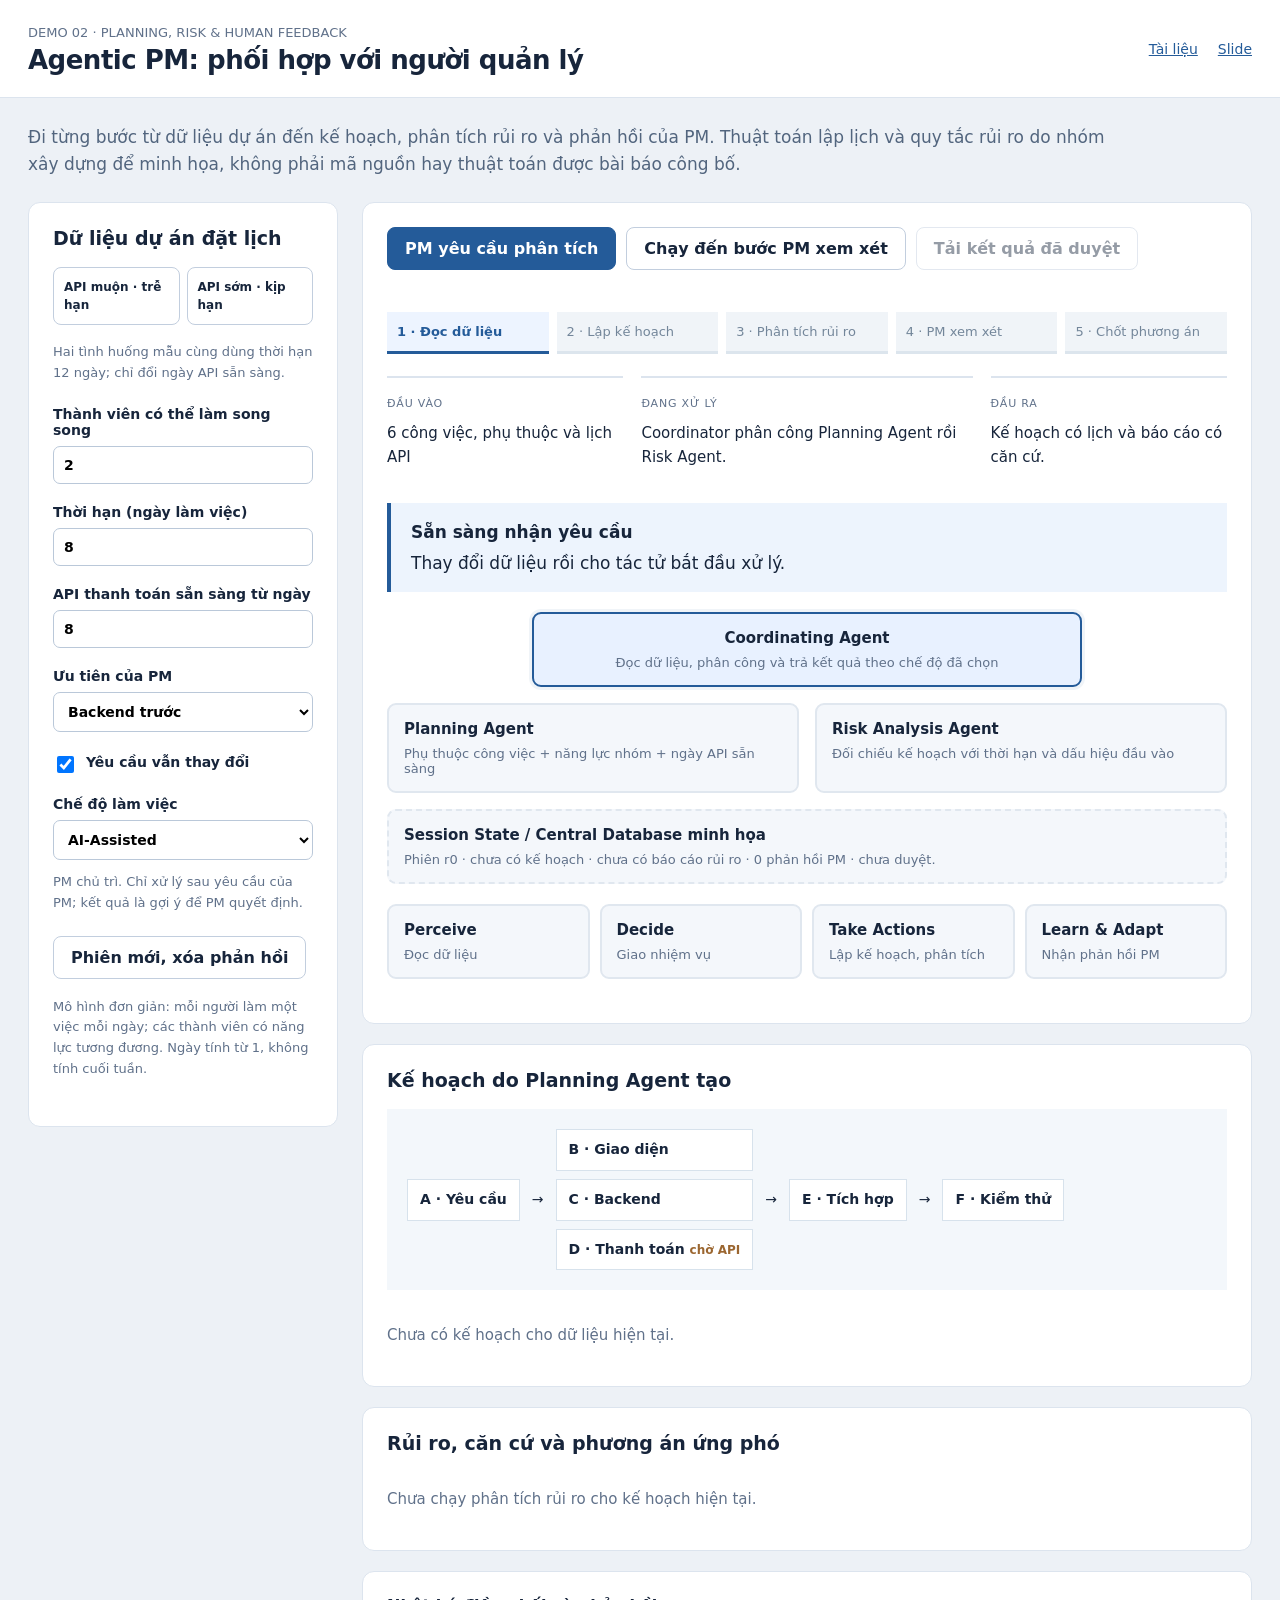
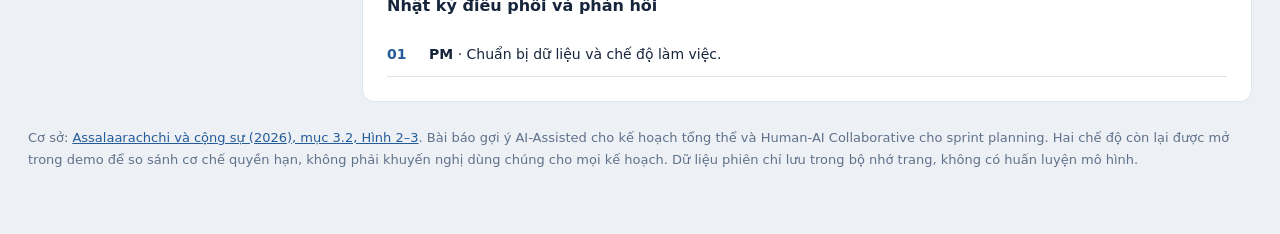
==== commit c745473b: "Update Hub demo and keep presentation notes local" ====
--- a/demo/index.html
+++ b/demo/index.html
@@ -1 +1 @@
-<!doctype html><html lang="vi"><head><meta charset="utf-8"><meta name="viewport" content="width=device-width,initial-scale=1"><title>Demo Agentic PM</title><link rel="stylesheet" href="style.css"><script defer src="app.js"></script></head><body><header><div><small>DEMO 02 · PLANNING, RISK &amp; HUMAN FEEDBACK</small><h1>Agentic PM: phối hợp với người quản lý</h1></div><nav><a href="../index.html">Tài liệu</a><a href="../01-slide.html">Slide</a><a href="../02-thuyet-trinh.md">Lời thuyết trình</a></nav></header><main><p class="intro">Đi từng bước từ dữ liệu dự án đến kế hoạch, phân tích rủi ro và phản hồi của PM. Thuật toán lập lịch và quy tắc rủi ro do nhóm xây dựng để minh họa, không phải mã nguồn hay thuật toán được bài báo công bố.</p><div class="layout"><aside class="panel settings"><h2>Dữ liệu dự án đặt lịch</h2><div class="scenario-buttons"><button data-case="late">API muộn · trễ hạn</button><button data-case="early">API sớm · kịp hạn</button></div><p class="hint">Hai tình huống mẫu cùng dùng thời hạn 12 ngày; chỉ đổi ngày API sẵn sàng.</p><label>Thành viên có thể làm song song<input type="number" id="team" min="1" max="6" step="1" value="2"></label><label>Thời hạn (ngày làm việc)<input type="number" id="deadline" min="3" max="30" step="1" value="8"></label><label>API thanh toán sẵn sàng từ ngày<input type="number" id="apiDay" min="1" max="30" step="1" value="8"></label><label>Ưu tiên của PM<select id="priority"><option value="backend">Backend trước</option><option value="ui">Giao diện trước</option></select></label><label class="check"><input type="checkbox" id="scopeChange" checked>Yêu cầu vẫn thay đổi</label><label>Chế độ làm việc<select id="mode"><option value="assisted">AI-Assisted</option><option value="collaborative">Human-AI Collaborative</option><option value="supervised">Supervised-AI</option><option value="guided">Guided AI-Autonomy</option></select></label><p id="modeHint" class="hint"></p><button id="newSession">Phiên mới, xóa phản hồi</button><p class="hint" style="margin-top:18px">Mô hình đơn giản: mỗi người làm một việc mỗi ngày; các thành viên có năng lực tương đương. Ngày tính từ 1, không tính cuối tuần.</p></aside><div class="stack"><section class="panel"><div class="toolbar"><button class="primary" id="next">PM yêu cầu phân tích</button><button id="auto">Chạy đến bước PM xem xét</button><button id="export" disabled>Tải kết quả đã duyệt</button></div><div id="validation" class="live-msg" role="alert"></div><div id="journey" class="demo-journey"></div><div id="stage-explanation" class="explain-stage"></div><div class="status" id="status" aria-live="polite"></div><div class="agent-diagram"><div class="node central" data-agent="coordinator"><b>Coordinating Agent</b><small>Đọc dữ liệu, phân công và trả kết quả theo chế độ đã chọn</small></div><div class="node" data-agent="planning"><b>Planning Agent</b><small>Phụ thuộc công việc + năng lực nhóm + ngày API sẵn sàng</small></div><div class="node" data-agent="risk"><b>Risk Analysis Agent</b><small>Đối chiếu kế hoạch với thời hạn và dấu hiệu đầu vào</small></div><div class="node database" data-agent="state"><b>Session State / Central Database minh họa</b><small id="memory">Chưa có kết quả hay phản hồi trong phiên.</small></div></div><div class="flow"><div class="node" data-phase="perceive"><b>Perceive</b><small>Đọc dữ liệu</small></div><div class="node" data-phase="decide"><b>Decide</b><small>Giao nhiệm vụ</small></div><div class="node" data-phase="act"><b>Take Actions</b><small>Lập kế hoạch, phân tích</small></div><div class="node" data-phase="feedback"><b>Learn &amp; Adapt</b><small>Nhận phản hồi PM</small></div></div></section><section id="review" class="approval hidden"><h3 id="reviewTitle">PM xem xét kết quả</h3><p id="reviewText"></p><label id="teamReviewLabel" class="hidden"><input type="checkbox" id="teamReview"> Nhóm đã thảo luận phương án và đối chiếu năng lực</label><label for="feedback">Phản hồi / lý do cần sửa</label><input type="text" id="feedback" maxlength="300" placeholder="Ví dụ: API được bàn giao sớm hơn, đổi ngày sẵn sàng từ 8 về 2"><div id="reviewError" class="live-msg" role="alert"></div><div class="toolbar"><button class="primary" id="approve">PM phê duyệt</button><button id="revise">Yêu cầu sửa phương án</button></div></section><section class="panel"><h2>Kế hoạch do Planning Agent tạo</h2><div class="dependency-map"><b>A · Yêu cầu</b><span>→</span><div class="parallel"><b>B · Giao diện</b><b>C · Backend</b><b>D · Thanh toán <em>chờ API</em></b></div><span>→</span><b>E · Tích hợp</b><span>→</span><b>F · Kiểm thử</b></div><div id="plan" class="empty">Chưa có kế hoạch. Hãy bắt đầu với dữ liệu bên trái.</div></section><section class="panel"><h2>Rủi ro, căn cứ và phương án ứng phó</h2><div id="risks" class="empty">Risk Analysis Agent sẽ sử dụng chính kế hoạch vừa tạo.</div></section><section class="panel"><h2>Nhật ký điều phối và phản hồi</h2><ol id="log" class="log" aria-live="polite"></ol></section></div></div><p class="source">Cơ sở: <a href="../tai-lieu-goc.pdf#page=4" target="_blank" rel="noopener">Assalaarachchi và cộng sự (2026), mục 3.2, Hình 2–3</a>. Bài báo gợi ý AI-Assisted cho kế hoạch tổng thể và Human-AI Collaborative cho sprint planning. Hai chế độ còn lại được mở trong demo để so sánh cơ chế quyền hạn, không phải khuyến nghị dùng chúng cho mọi kế hoạch. Dữ liệu phiên chỉ lưu trong bộ nhớ trang, không có huấn luyện mô hình.</p></main></body></html>
+<!doctype html><html lang="vi"><head><meta charset="utf-8"><meta name="viewport" content="width=device-width,initial-scale=1"><title>Demo Agentic PM</title><link rel="stylesheet" href="style.css"><script defer src="app.js"></script></head><body><header><div><small>DEMO 02 · PLANNING, RISK &amp; HUMAN FEEDBACK</small><h1>Agentic PM: phối hợp với người quản lý</h1></div><nav><a href="../index.html">Tài liệu</a><a href="../01-slide.html">Slide</a></nav></header><main><p class="intro">Đi từng bước từ dữ liệu dự án đến kế hoạch, phân tích rủi ro và phản hồi của PM. Thuật toán lập lịch và quy tắc rủi ro do nhóm xây dựng để minh họa, không phải mã nguồn hay thuật toán được bài báo công bố.</p><div class="layout"><aside class="panel settings"><h2>Dữ liệu dự án đặt lịch</h2><div class="scenario-buttons"><button data-case="late">API muộn · trễ hạn</button><button data-case="early">API sớm · kịp hạn</button></div><p class="hint">Hai tình huống mẫu cùng dùng thời hạn 12 ngày; chỉ đổi ngày API sẵn sàng.</p><label>Thành viên có thể làm song song<input type="number" id="team" min="1" max="6" step="1" value="2"></label><label>Thời hạn (ngày làm việc)<input type="number" id="deadline" min="3" max="30" step="1" value="8"></label><label>API thanh toán sẵn sàng từ ngày<input type="number" id="apiDay" min="1" max="30" step="1" value="8"></label><label>Ưu tiên của PM<select id="priority"><option value="backend">Backend trước</option><option value="ui">Giao diện trước</option></select></label><label class="check"><input type="checkbox" id="scopeChange" checked>Yêu cầu vẫn thay đổi</label><label>Chế độ làm việc<select id="mode"><option value="assisted">AI-Assisted</option><option value="collaborative">Human-AI Collaborative</option><option value="supervised">Supervised-AI</option><option value="guided">Guided AI-Autonomy</option></select></label><p id="modeHint" class="hint"></p><button id="newSession">Phiên mới, xóa phản hồi</button><p class="hint" style="margin-top:18px">Mô hình đơn giản: mỗi người làm một việc mỗi ngày; các thành viên có năng lực tương đương. Ngày tính từ 1, không tính cuối tuần.</p></aside><div class="stack"><section class="panel"><div class="toolbar"><button class="primary" id="next">PM yêu cầu phân tích</button><button id="auto">Chạy đến bước PM xem xét</button><button id="export" disabled>Tải kết quả đã duyệt</button></div><div id="validation" class="live-msg" role="alert"></div><div id="journey" class="demo-journey"></div><div id="stage-explanation" class="explain-stage"></div><div class="status" id="status" aria-live="polite"></div><div class="agent-diagram"><div class="node central" data-agent="coordinator"><b>Coordinating Agent</b><small>Đọc dữ liệu, phân công và trả kết quả theo chế độ đã chọn</small></div><div class="node" data-agent="planning"><b>Planning Agent</b><small>Phụ thuộc công việc + năng lực nhóm + ngày API sẵn sàng</small></div><div class="node" data-agent="risk"><b>Risk Analysis Agent</b><small>Đối chiếu kế hoạch với thời hạn và dấu hiệu đầu vào</small></div><div class="node database" data-agent="state"><b>Session State / Central Database minh họa</b><small id="memory">Chưa có kết quả hay phản hồi trong phiên.</small></div></div><div class="flow"><div class="node" data-phase="perceive"><b>Perceive</b><small>Đọc dữ liệu</small></div><div class="node" data-phase="decide"><b>Decide</b><small>Giao nhiệm vụ</small></div><div class="node" data-phase="act"><b>Take Actions</b><small>Lập kế hoạch, phân tích</small></div><div class="node" data-phase="feedback"><b>Learn &amp; Adapt</b><small>Nhận phản hồi PM</small></div></div></section><section id="review" class="approval hidden"><h3 id="reviewTitle">PM xem xét kết quả</h3><p id="reviewText"></p><label id="teamReviewLabel" class="hidden"><input type="checkbox" id="teamReview"> Nhóm đã thảo luận phương án và đối chiếu năng lực</label><label for="feedback">Phản hồi / lý do cần sửa</label><input type="text" id="feedback" maxlength="300" placeholder="Ví dụ: API được bàn giao sớm hơn, đổi ngày sẵn sàng từ 8 về 2"><div id="reviewError" class="live-msg" role="alert"></div><div class="toolbar"><button class="primary" id="approve">PM phê duyệt</button><button id="revise">Yêu cầu sửa phương án</button></div></section><section class="panel"><h2>Kế hoạch do Planning Agent tạo</h2><div class="dependency-map"><b>A · Yêu cầu</b><span>→</span><div class="parallel"><b>B · Giao diện</b><b>C · Backend</b><b>D · Thanh toán <em>chờ API</em></b></div><span>→</span><b>E · Tích hợp</b><span>→</span><b>F · Kiểm thử</b></div><div id="plan" class="empty">Chưa có kế hoạch. Hãy bắt đầu với dữ liệu bên trái.</div></section><section class="panel"><h2>Rủi ro, căn cứ và phương án ứng phó</h2><div id="risks" class="empty">Risk Analysis Agent sẽ sử dụng chính kế hoạch vừa tạo.</div></section><section class="panel"><h2>Nhật ký điều phối và phản hồi</h2><ol id="log" class="log" aria-live="polite"></ol></section></div></div><p class="source">Cơ sở: <a href="../tai-lieu-goc.pdf#page=4" target="_blank" rel="noopener">Assalaarachchi và cộng sự (2026), mục 3.2, Hình 2–3</a>. Bài báo gợi ý AI-Assisted cho kế hoạch tổng thể và Human-AI Collaborative cho sprint planning. Hai chế độ còn lại được mở trong demo để so sánh cơ chế quyền hạn, không phải khuyến nghị dùng chúng cho mọi kế hoạch. Dữ liệu phiên chỉ lưu trong bộ nhớ trang, không có huấn luyện mô hình.</p></main></body></html>
